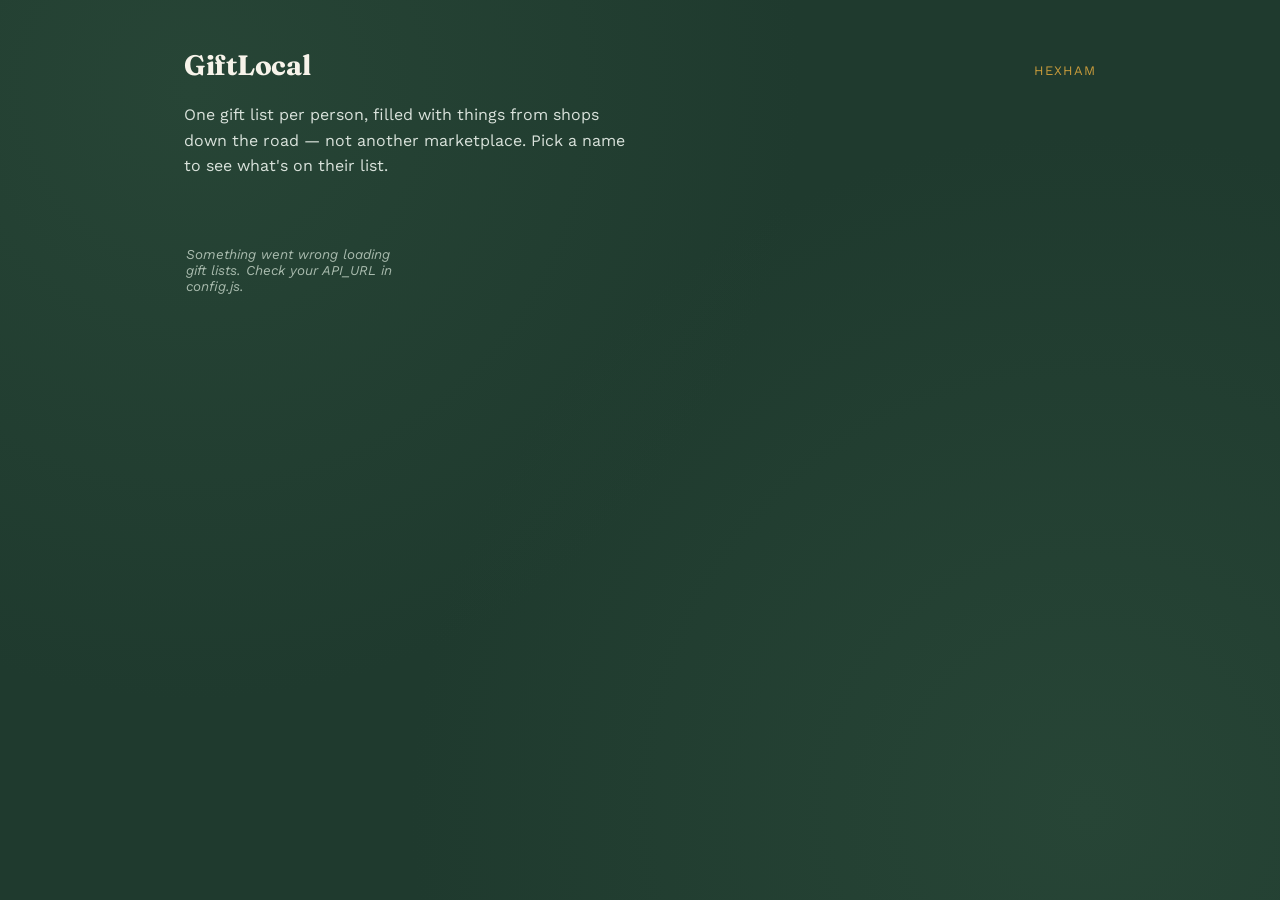
==== index.html @ 156d4095 "Update index.html" ====
<!DOCTYPE html>
<html lang="en">
<head>
<meta charset="UTF-8">
<meta name="viewport" content="width=device-width, initial-scale=1.0">
<title>GiftLocal — Hexham</title>
<link rel="stylesheet" href="style.css">
</head>
<body>
<div class="wrap">

  <header class="site-header">
    <a href="index.html" class="site-header__mark">GiftLocal</a>
    <span class="site-header__place">Hexham</span>
  </header>

  <p class="intro">
    One gift list per person, filled with things from shops down the road —
    not another marketplace. Pick a name to see what's on their list.
  </p>

  <div id="tag-grid" class="tag-grid">
    <p class="empty-note">Loading gift lists…</p>
  </div>

</div>

<script src="config.js"></script>
<script src="app.js"></script>
<script>
async function loadChildren() {
  const grid = document.getElementById('tag-grid');

  try {
    const res = await apiGet('children');

    if (!res.success) {
      grid.innerHTML = `<p class="empty-note">Couldn't load gift lists: ${escapeHtml(res.error)}</p>`;
      return;
    }

    if (!res.data.length) {
      grid.innerHTML = `<p class="empty-note">No gift lists yet.</p>`;
      return;
    }

    grid.innerHTML = res.data.map(child => `
      <a class="tag" href="child.html?token=${encodeURIComponent(child.Token)}">
        ${tagStringSvg()}
        <div class="tag__name">${escapeHtml(child.Name)}</div>
        <p class="tag__meta">Age ${escapeHtml(child.Age)}</p>
        <hr class="tag__divider">
        <p class="tag__footer">View list &rarr;</p>
      </a>
    `).join('');

  } catch (err) {
    grid.innerHTML = `<p class="empty-note">Something went wrong loading gift lists. Check your API_URL in config.js.</p>`;
  }
}

loadChildren();
</script>
</body>
</html>
---- style.css ----
/* GiftLocal — style.css
   Design: gift-tag cards on a deep evergreen ground.
   Signature element: the .tag string-loop SVG used on every card.
*/

@import url('https://fonts.googleapis.com/css2?family=Fraunces:opsz,wght@9..144,400;9..144,600;9..144,700&family=Work+Sans:wght@400;500;600&display=swap');

:root {
  --bg: #1F3A2E;
  --bg-soft: #274536;
  --paper: #FBF7EE;
  --paper-shadow: #E8E1D2;
  --ink: #1F3A2E;
  --ink-soft: #5C6E62;
  --cream: #F7F3EA;
  --gold: #C89B3C;
  --gold-dark: #A67F2C;
  --brick: #B84A3E;
  --sage: #7C9A82;

  --radius: 4px;
  --shadow: 0 6px 16px rgba(0, 0, 0, 0.18);
}

* { box-sizing: border-box; }

html, body {
  margin: 0;
  padding: 0;
  background: var(--bg);
  color: var(--cream);
  font-family: 'Work Sans', sans-serif;
  -webkit-font-smoothing: antialiased;
}

body {
  min-height: 100vh;
  background-image:
    radial-gradient(circle at 15% 10%, var(--bg-soft) 0%, transparent 45%),
    radial-gradient(circle at 85% 90%, var(--bg-soft) 0%, transparent 50%);
}

.wrap {
  max-width: 960px;
  margin: 0 auto;
  padding: 48px 24px 80px;
}

/* ---------- Header ---------- */

.site-header {
  display: flex;
  justify-content: space-between;
  align-items: baseline;
  flex-wrap: wrap;
  gap: 8px;
  margin-bottom: 8px;
}

.site-header__mark {
  font-family: 'Fraunces', serif;
  font-weight: 700;
  font-size: 28px;
  letter-spacing: -0.01em;
  color: var(--cream);
  text-decoration: none;
}

.site-header__place {
  font-size: 13px;
  letter-spacing: 0.08em;
  text-transform: uppercase;
  color: var(--gold);
}

.intro {
  max-width: 46ch;
  font-size: 16px;
  line-height: 1.6;
  color: #D9E2DB;
  margin: 20px 0 44px;
}

.back-link {
  display: inline-block;
  color: var(--gold);
  text-decoration: none;
  font-size: 14px;
  margin-bottom: 28px;
}
.back-link:hover { text-decoration: underline; }

/* ---------- Tag card (signature element) ---------- */

.tag-grid {
  display: grid;
  grid-template-columns: repeat(auto-fill, minmax(200px, 1fr));
  gap: 28px 22px;
}

.tag {
  position: relative;
  background: var(--paper);
  color: var(--ink);
  border-radius: var(--radius);
  box-shadow: var(--shadow);
  padding: 26px 18px 18px;
  clip-path: polygon(0 0, calc(100% - 22px) 0, 100% 22px, 100% 100%, 0 100%);
  text-decoration: none;
  display: block;
  transition: transform 0.15s ease, box-shadow 0.15s ease;
}

a.tag:hover,
a.tag:focus-visible {
  transform: translateY(-3px);
  box-shadow: 0 10px 22px rgba(0, 0, 0, 0.28);
  outline: none;
}

.tag__string {
  position: absolute;
  top: -18px;
  left: 10px;
  width: 34px;
  height: 34px;
  overflow: visible;
}

.tag__name {
  font-family: 'Fraunces', serif;
  font-weight: 600;
  font-size: 21px;
  margin: 6px 0 2px;
}

.tag__meta {
  font-size: 13px;
  color: var(--ink-soft);
  margin: 0 0 12px;
}

.tag__divider {
  border: none;
  border-top: 1.5px dashed var(--paper-shadow);
  margin: 12px 0;
}

.tag__footer {
  font-size: 12.5px;
  letter-spacing: 0.04em;
  text-transform: uppercase;
  color: var(--gold-dark);
  font-weight: 600;
}

.tag--item {
  padding-bottom: 14px;
}

.tag__item-name {
  font-family: 'Fraunces', serif;
  font-weight: 600;
  font-size: 17px;
  margin: 4px 0 4px;
}

.tag__shop {
  font-size: 12.5px;
  color: var(--ink-soft);
  margin: 0 0 12px;
}

/* ---------- Buttons ---------- */

.btn {
  font-family: 'Work Sans', sans-serif;
  font-weight: 600;
  font-size: 13.5px;
  letter-spacing: 0.02em;
  border: none;
  border-radius: var(--radius);
  padding: 10px 16px;
  cursor: pointer;
  display: inline-block;
}

.btn--primary {
  background: var(--gold);
  color: #26210F;
}
.btn--primary:hover { background: var(--gold-dark); }

.btn--ghost {
  background: transparent;
  border: 1.5px solid var(--sage);
  color: var(--sage);
}
.btn--ghost:hover { background: rgba(124, 154, 130, 0.12); }

.btn--small {
  padding: 7px 12px;
  font-size: 12.5px;
  width: 100%;
}

/* ---------- Child page ---------- */

.child-head {
  display: flex;
  align-items: baseline;
  gap: 14px;
  flex-wrap: wrap;
  margin-bottom: 6px;
}

.child-head__name {
  font-family: 'Fraunces', serif;
  font-weight: 700;
  font-size: 34px;
  color: var(--cream);
  margin: 0;
}

.child-head__age {
  font-size: 15px;
  color: var(--gold);
}

.child-head__interests {
  color: #D9E2DB;
  font-size: 14.5px;
  margin: 0 0 40px;
}

.columns {
  display: grid;
  grid-template-columns: 1fr 1fr;
  gap: 36px;
}

@media (max-width: 640px) {
  .columns { grid-template-columns: 1fr; }
}

.column__label {
  font-family: 'Work Sans', sans-serif;
  font-weight: 600;
  font-size: 13px;
  letter-spacing: 0.1em;
  text-transform: uppercase;
  color: var(--gold);
  margin: 0 0 14px;
  display: flex;
  align-items: center;
  gap: 8px;
}

.column__label::after {
  content: '';
  flex: 1;
  height: 1px;
  background: rgba(247, 243, 234, 0.18);
}

.item-list {
  display: flex;
  flex-direction: column;
  gap: 14px;
  margin-bottom: 8px;
}

.empty-note {
  font-size: 13.5px;
  color: #A9BBAE;
  font-style: italic;
  padding: 10px 2px;
}

/* ---------- Add form ---------- */

.add-form {
  margin-top: 48px;
  background: var(--bg-soft);
  border-radius: var(--radius);
  padding: 22px 22px 24px;
}

.add-form__title {
  font-family: 'Fraunces', serif;
  font-size: 18px;
  font-weight: 600;
  margin: 0 0 16px;
  color: var(--cream);
}

.field {
  margin-bottom: 14px;
}

.field label {
  display: block;
  font-size: 12.5px;
  letter-spacing: 0.04em;
  text-transform: uppercase;
  color: #B7C4BA;
  margin-bottom: 6px;
}

.field input,
.field select {
  width: 100%;
  padding: 10px 12px;
  border-radius: var(--radius);
  border: 1.5px solid rgba(247, 243, 234, 0.2);
  background: var(--paper);
  color: var(--ink);
  font-family: 'Work Sans', sans-serif;
  font-size: 14.5px;
}

.field input:focus,
.field select:focus {
  outline: 2px solid var(--gold);
  outline-offset: 1px;
}

.form-msg {
  font-size: 13.5px;
  margin-top: 10px;
  min-height: 18px;
}
.form-msg--ok { color: var(--sage); }
.form-msg--error { color: #E28A7D; }

/* ---------- Reduced motion ---------- */

@media (prefers-reduced-motion: reduce) {
  a.tag:hover, a.tag:focus-visible { transform: none; }
}
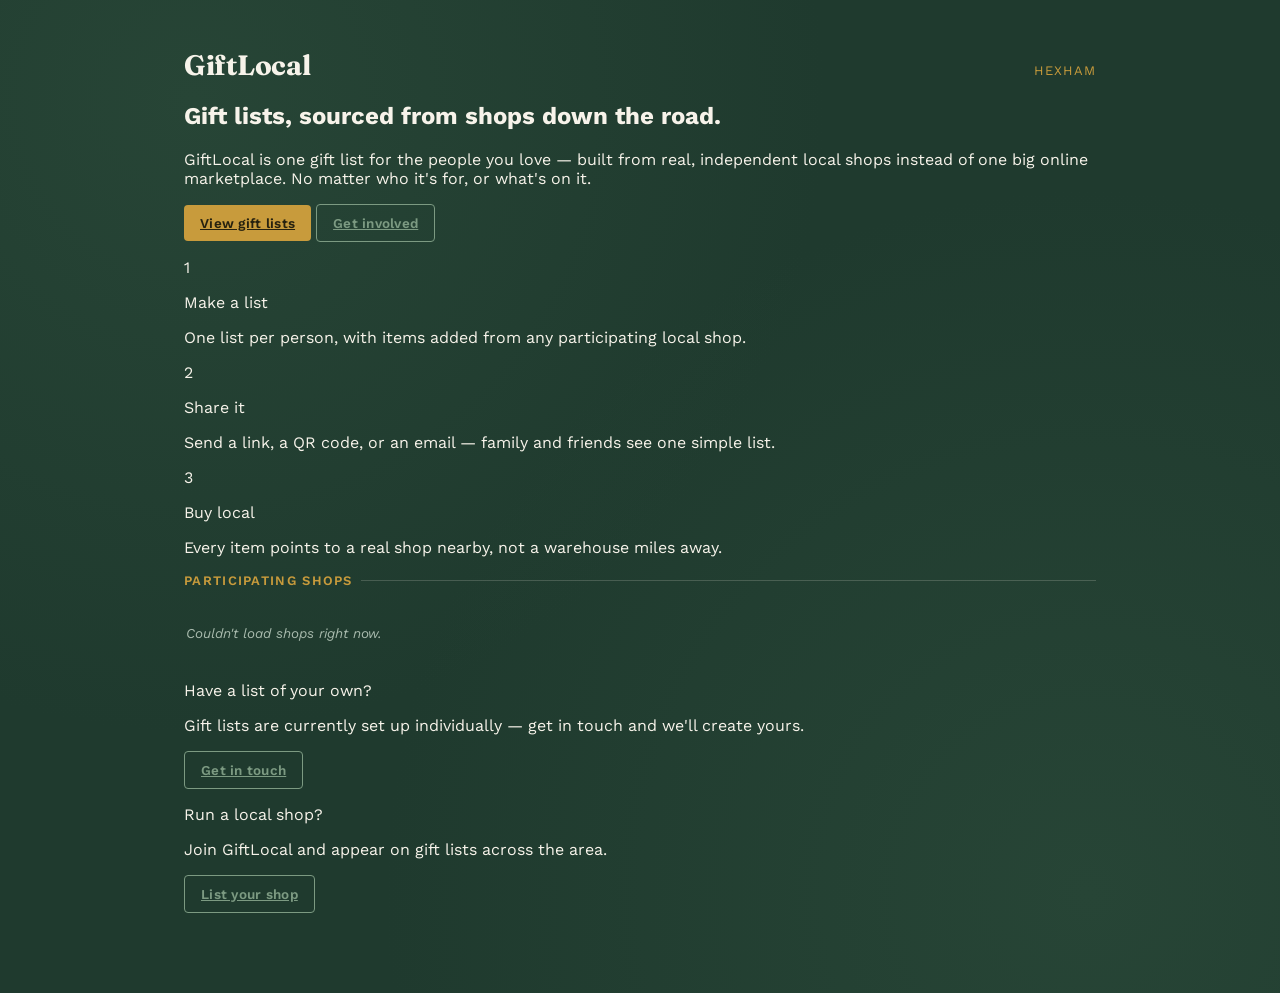
==== commit fe85dde0: "Update index.html" ====
--- a/index.html
+++ b/index.html
@@ -3,7 +3,7 @@
 <head>
 <meta charset="UTF-8">
 <meta name="viewport" content="width=device-width, initial-scale=1.0">
-<title>GiftLocal — Hexham</title>
+<title>GiftLocal — gifts from shops down the road</title>
 <link rel="stylesheet" href="style.css">
 </head>
 <body>
@@ -14,52 +14,87 @@
     <span class="site-header__place">Hexham</span>
   </header>
 
-  <p class="intro">
-    One gift list per person, filled with things from shops down the road —
-    not another marketplace. Pick a name to see what's on their list.
-  </p>
+  <section class="hero">
+    <h1 class="hero__title">Gift lists, sourced from shops down the road.</h1>
+    <p class="hero__sub">
+      GiftLocal is one gift list for the people you love — built from real,
+      independent local shops instead of one big online marketplace.
+      No matter who it's for, or what's on it.
+    </p>
+    <div class="hero__ctas">
+      <a href="lists.html" class="btn btn--primary">View gift lists</a>
+      <a href="#get-involved" class="btn btn--ghost">Get involved</a>
+    </div>
+  </section>
 
-  <div id="tag-grid" class="tag-grid">
-    <p class="empty-note">Loading gift lists…</p>
-  </div>
+  <section class="steps">
+    <div class="steps__item">
+      <p class="steps__num">1</p>
+      <p class="steps__title">Make a list</p>
+      <p class="steps__text">One list per person, with items added from any participating local shop.</p>
+    </div>
+    <div class="steps__item">
+      <p class="steps__num">2</p>
+      <p class="steps__title">Share it</p>
+      <p class="steps__text">Send a link, a QR code, or an email — family and friends see one simple list.</p>
+    </div>
+    <div class="steps__item">
+      <p class="steps__num">3</p>
+      <p class="steps__title">Buy local</p>
+      <p class="steps__text">Every item points to a real shop nearby, not a warehouse miles away.</p>
+    </div>
+  </section>
+
+  <section class="shops-section">
+    <p class="column__label">Participating shops</p>
+    <div id="shop-grid" class="tag-grid tag-grid--shops">
+      <p class="empty-note">Loading shops…</p>
+    </div>
+  </section>
+
+  <section id="get-involved" class="get-involved">
+    <div class="get-involved__card">
+      <p class="get-involved__title">Have a list of your own?</p>
+      <p class="get-involved__text">Gift lists are currently set up individually — get in touch and we'll create yours.</p>
+      <a href="mailto:PASTE_YOUR_EMAIL_HERE?subject=GiftLocal%20-%20Create%20my%20list" class="btn btn--ghost">Get in touch</a>
+    </div>
+    <div class="get-involved__card">
+      <p class="get-involved__title">Run a local shop?</p>
+      <p class="get-involved__text">Join GiftLocal and appear on gift lists across the area.</p>
+      <a href="mailto:PASTE_YOUR_EMAIL_HERE?subject=GiftLocal%20-%20List%20my%20shop" class="btn btn--ghost">List your shop</a>
+    </div>
+  </section>
 
 </div>
 
 <script src="config.js"></script>
 <script src="app.js"></script>
 <script>
-async function loadChildren() {
-  const grid = document.getElementById('tag-grid');
+async function loadShops() {
+  const grid = document.getElementById('shop-grid');
 
   try {
-    const res = await apiGet('children');
+    const res = await apiGet('shops');
 
-    if (!res.success) {
-      grid.innerHTML = `<p class="empty-note">Couldn't load gift lists: ${escapeHtml(res.error)}</p>`;
+    if (!res.success || !res.data.length) {
+      grid.innerHTML = `<p class="empty-note">Shops coming soon.</p>`;
       return;
     }
 
-    if (!res.data.length) {
-      grid.innerHTML = `<p class="empty-note">No gift lists yet.</p>`;
-      return;
-    }
-
-    grid.innerHTML = res.data.map(child => `
-      <a class="tag" href="child.html?token=${encodeURIComponent(child.Token)}">
+    grid.innerHTML = res.data.map(shop => `
+      <div class="tag tag--shop">
         ${tagStringSvg()}
-        <div class="tag__name">${escapeHtml(child.Name)}</div>
-        <p class="tag__meta">Age ${escapeHtml(child.Age)}</p>
-        <hr class="tag__divider">
-        <p class="tag__footer">View list &rarr;</p>
-      </a>
+        <div class="tag__name">${escapeHtml(shop.ShopName)}</div>
+        <p class="tag__meta">${escapeHtml(shop.Town || '')}${shop.Category ? ' &middot; ' + escapeHtml(shop.Category) : ''}</p>
+      </div>
     `).join('');
 
   } catch (err) {
-    grid.innerHTML = `<p class="empty-note">Something went wrong loading gift lists. Check your API_URL in config.js.</p>`;
+    grid.innerHTML = `<p class="empty-note">Couldn't load shops right now.</p>`;
   }
 }
 
-loadChildren();
+loadShops();
 </script>
 </body>
 </html>
--- a/style.css
+++ b/style.css
@@ -277,6 +277,41 @@
   padding: 10px 2px;
 }
 
+/* ---------- Share block ---------- */
+
+.share-block {
+  background: var(--bg-soft);
+  border-radius: var(--radius);
+  padding: 20px 22px;
+  margin: 24px 0 40px;
+}
+
+.share-block__row {
+  display: flex;
+  align-items: center;
+  gap: 20px;
+  flex-wrap: wrap;
+}
+
+.share-block__qr {
+  background: var(--paper);
+  padding: 8px;
+  border-radius: var(--radius);
+  display: block;
+}
+
+.share-block__actions {
+  display: flex;
+  flex-direction: column;
+  gap: 8px;
+  align-items: flex-start;
+}
+
+.share-block__actions .btn {
+  width: auto;
+  min-width: 140px;
+}
+
 /* ---------- Add form ---------- */
 
 .add-form {
@@ -307,6 +342,26 @@
   margin-bottom: 6px;
 }
 
+.field--checkbox {
+  display: flex;
+  align-items: flex-start;
+  gap: 10px;
+}
+
+.field--checkbox input[type="checkbox"] {
+  width: auto;
+  margin-top: 3px;
+  flex-shrink: 0;
+}
+
+.field--checkbox label {
+  text-transform: none;
+  letter-spacing: normal;
+  font-size: 13.5px;
+  color: #D9E2DB;
+  margin-bottom: 0;
+}
+
 .field input,
 .field select {
   width: 100%;
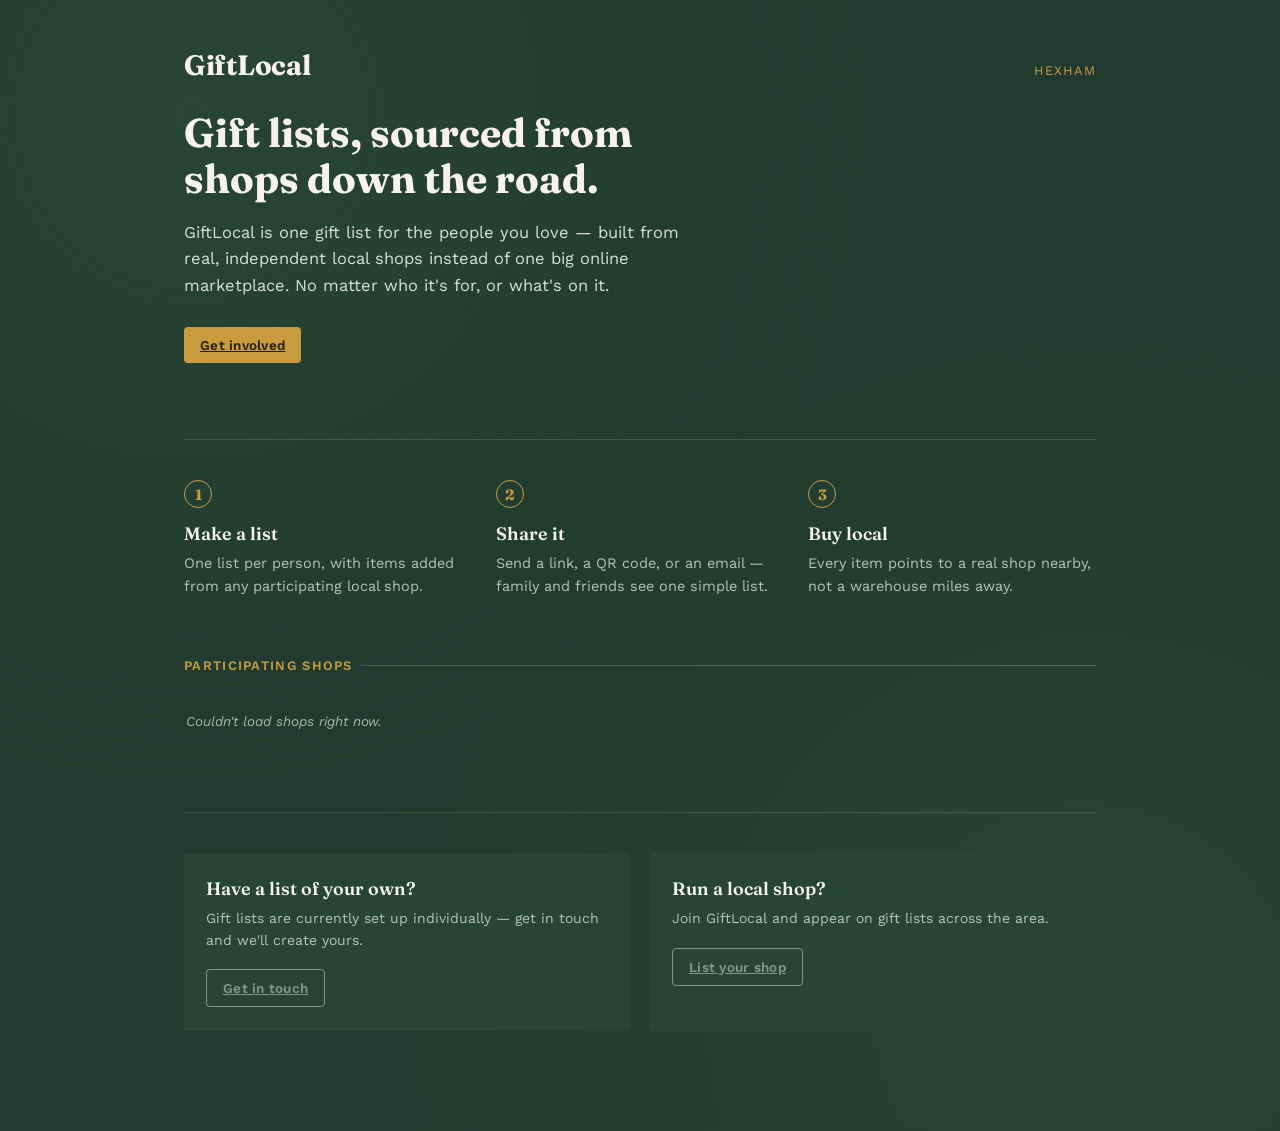
==== commit 235495a1: "Update index.html" ====
--- a/index.html
+++ b/index.html
@@ -22,8 +22,7 @@
       No matter who it's for, or what's on it.
     </p>
     <div class="hero__ctas">
-      <a href="lists.html" class="btn btn--primary">View gift lists</a>
-      <a href="#get-involved" class="btn btn--ghost">Get involved</a>
+      <a href="#get-involved" class="btn btn--primary">Get involved</a>
     </div>
   </section>
 
--- a/style.css
+++ b/style.css
@@ -388,6 +388,141 @@
 .form-msg--ok { color: var(--sage); }
 .form-msg--error { color: #E28A7D; }
 
+/* ---------- Homepage: hero ---------- */
+
+.hero {
+  padding: 20px 0 12px;
+}
+
+.hero__title {
+  font-family: 'Fraunces', serif;
+  font-weight: 700;
+  font-size: 40px;
+  line-height: 1.15;
+  color: var(--cream);
+  margin: 0 0 18px;
+  max-width: 16ch;
+}
+
+.hero__sub {
+  font-size: 16.5px;
+  line-height: 1.6;
+  color: #D9E2DB;
+  max-width: 52ch;
+  margin: 0 0 28px;
+}
+
+.hero__ctas {
+  display: flex;
+  gap: 14px;
+  flex-wrap: wrap;
+  margin-bottom: 8px;
+}
+
+.hero__ctas .btn {
+  width: auto;
+}
+
+/* ---------- Homepage: how it works ---------- */
+
+.steps {
+  display: grid;
+  grid-template-columns: repeat(3, 1fr);
+  gap: 24px;
+  margin: 56px 0 60px;
+  padding-top: 40px;
+  border-top: 1px solid rgba(247, 243, 234, 0.14);
+}
+
+@media (max-width: 640px) {
+  .steps { grid-template-columns: 1fr; }
+}
+
+.steps__num {
+  font-family: 'Fraunces', serif;
+  font-weight: 700;
+  font-size: 15px;
+  color: var(--gold);
+  border: 1.5px solid var(--gold);
+  border-radius: 50%;
+  width: 28px;
+  height: 28px;
+  display: flex;
+  align-items: center;
+  justify-content: center;
+  margin: 0 0 14px;
+}
+
+.steps__title {
+  font-family: 'Fraunces', serif;
+  font-weight: 600;
+  font-size: 18px;
+  color: var(--cream);
+  margin: 0 0 8px;
+}
+
+.steps__text {
+  font-size: 14.5px;
+  line-height: 1.55;
+  color: #B7C4BA;
+  margin: 0;
+  max-width: 32ch;
+}
+
+/* ---------- Homepage: shops section ---------- */
+
+.shops-section {
+  margin-bottom: 60px;
+}
+
+.tag-grid--shops {
+  margin-top: 16px;
+}
+
+.tag--shop {
+  padding-bottom: 20px;
+}
+
+/* ---------- Homepage: get involved ---------- */
+
+.get-involved {
+  display: grid;
+  grid-template-columns: 1fr 1fr;
+  gap: 20px;
+  padding-top: 40px;
+  border-top: 1px solid rgba(247, 243, 234, 0.14);
+  margin-bottom: 20px;
+}
+
+@media (max-width: 640px) {
+  .get-involved { grid-template-columns: 1fr; }
+}
+
+.get-involved__card {
+  background: var(--bg-soft);
+  border-radius: var(--radius);
+  padding: 24px 22px;
+}
+
+.get-involved__title {
+  font-family: 'Fraunces', serif;
+  font-weight: 600;
+  font-size: 18px;
+  color: var(--cream);
+  margin: 0 0 8px;
+}
+
+.get-involved__text {
+  font-size: 14px;
+  line-height: 1.55;
+  color: #B7C4BA;
+  margin: 0 0 18px;
+}
+
+.get-involved__card .btn {
+  width: auto;
+}
+
 /* ---------- Reduced motion ---------- */
 
 @media (prefers-reduced-motion: reduce) {
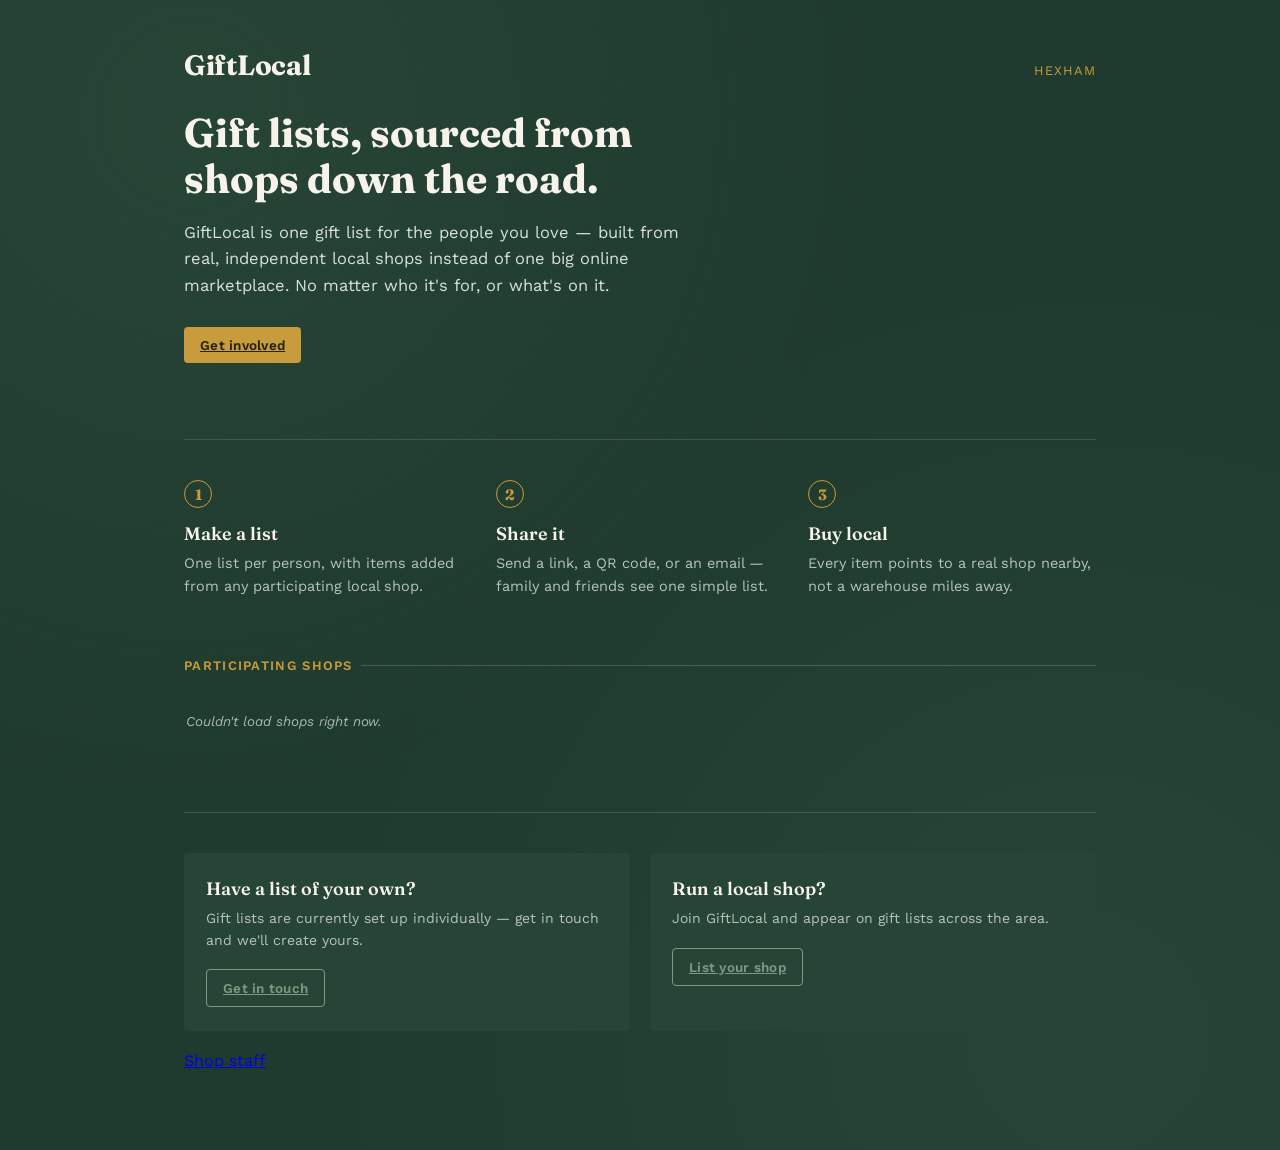
==== commit 26aa4baf: "Update index.html" ====
--- a/index.html
+++ b/index.html
@@ -55,7 +55,7 @@
     <div class="get-involved__card">
       <p class="get-involved__title">Have a list of your own?</p>
       <p class="get-involved__text">Gift lists are currently set up individually — get in touch and we'll create yours.</p>
-      <a href="mailto:PASTE_YOUR_EMAIL_HERE?subject=GiftLocal%20-%20Create%20my%20list" class="btn btn--ghost">Get in touch</a>
+      <a href="signup.html" class="btn btn--ghost">Get in touch</a>
     </div>
     <div class="get-involved__card">
       <p class="get-involved__title">Run a local shop?</p>
@@ -63,6 +63,10 @@
       <a href="mailto:PASTE_YOUR_EMAIL_HERE?subject=GiftLocal%20-%20List%20my%20shop" class="btn btn--ghost">List your shop</a>
     </div>
   </section>
+
+  <footer class="site-footer">
+    <a href="shop.html">Shop staff</a>
+  </footer>
 
 </div>
 
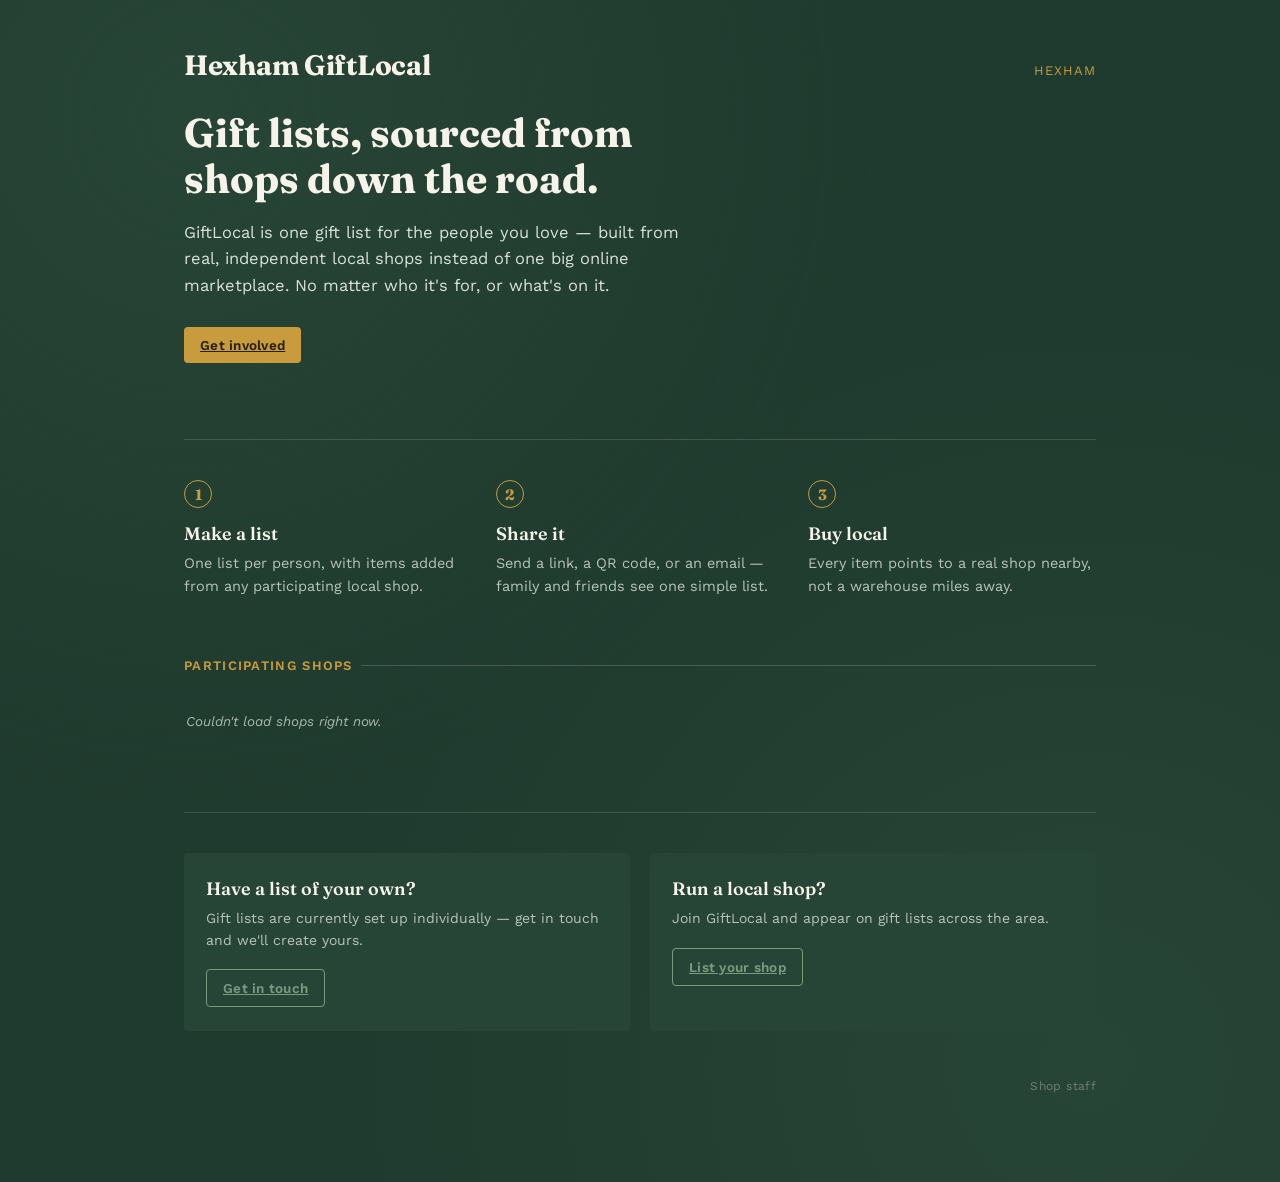
==== commit c3e725eb: "Update index.html" ====
--- a/index.html
+++ b/index.html
@@ -3,14 +3,14 @@
 <head>
 <meta charset="UTF-8">
 <meta name="viewport" content="width=device-width, initial-scale=1.0">
-<title>GiftLocal — gifts from shops down the road</title>
+<title>Hexham GiftLocal — gifts from shops down the road</title>
 <link rel="stylesheet" href="style.css">
 </head>
 <body>
 <div class="wrap">
 
   <header class="site-header">
-    <a href="index.html" class="site-header__mark">GiftLocal</a>
+    <a href="index.html" class="site-header__mark">Hexham GiftLocal</a>
     <span class="site-header__place">Hexham</span>
   </header>
 
--- a/style.css
+++ b/style.css
@@ -523,6 +523,24 @@
   width: auto;
 }
 
+/* ---------- Footer ---------- */
+
+.site-footer {
+  padding: 24px 0 8px;
+  text-align: right;
+}
+
+.site-footer a {
+  font-size: 12px;
+  color: #6E7F73;
+  text-decoration: none;
+  letter-spacing: 0.03em;
+}
+
+.site-footer a:hover {
+  color: var(--gold);
+}
+
 /* ---------- Reduced motion ---------- */
 
 @media (prefers-reduced-motion: reduce) {
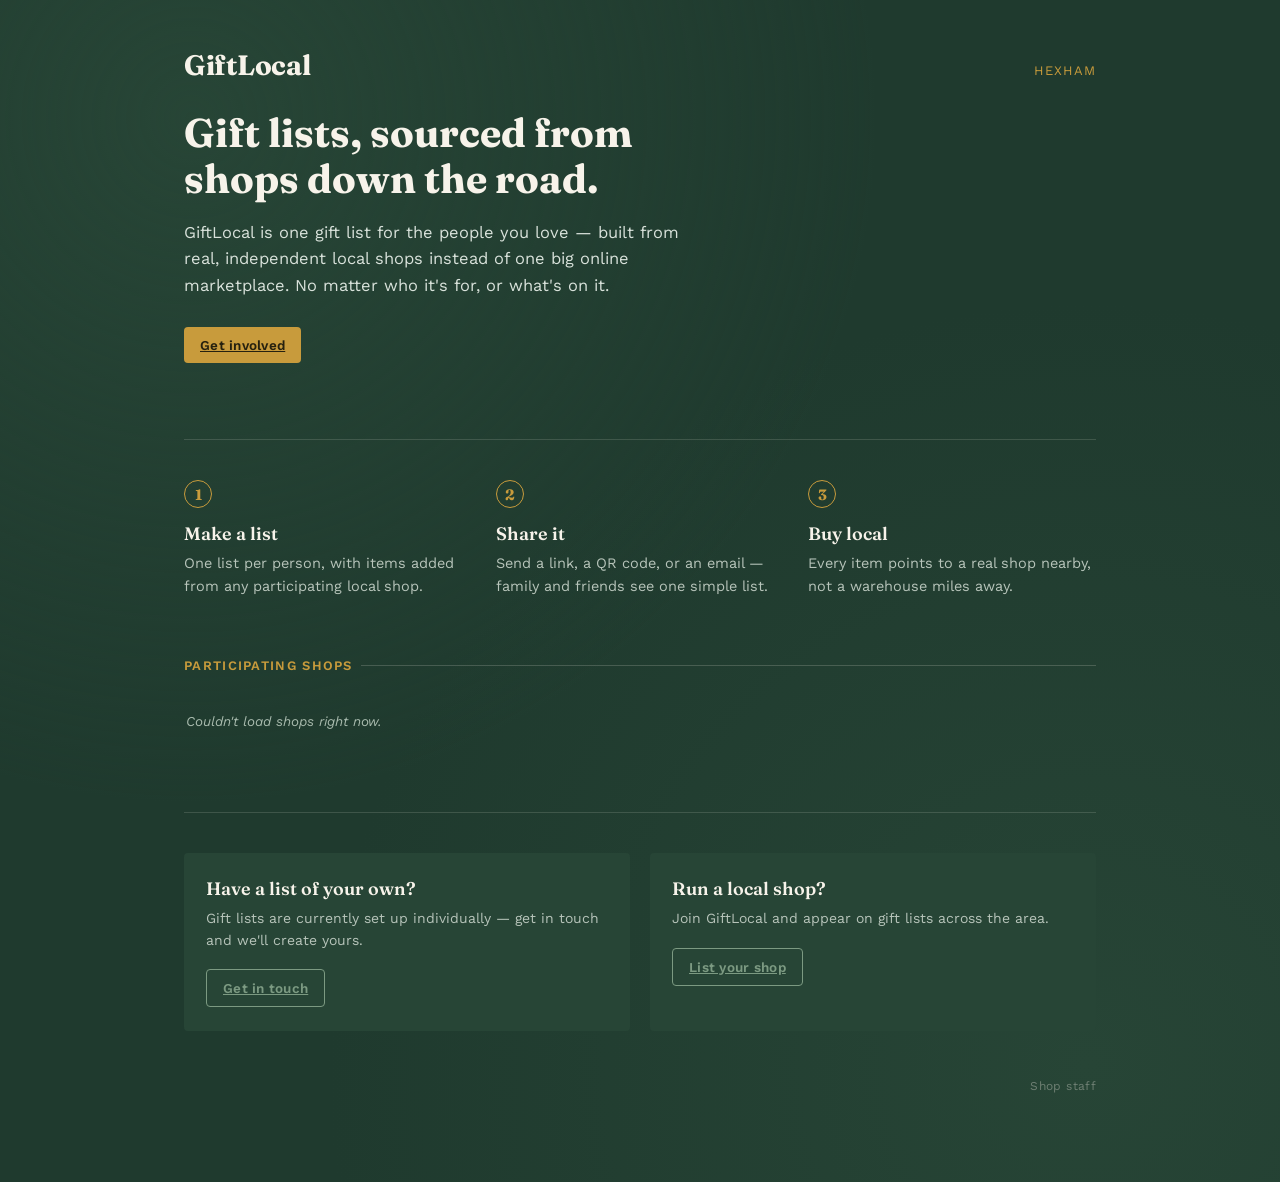
==== commit c3daf8cf: "Update index.html" ====
--- a/index.html
+++ b/index.html
@@ -10,7 +10,7 @@
 <div class="wrap">
 
   <header class="site-header">
-    <a href="index.html" class="site-header__mark">Hexham GiftLocal</a>
+    <a href="index.html" class="site-header__mark">GiftLocal</a>
     <span class="site-header__place">Hexham</span>
   </header>
 
